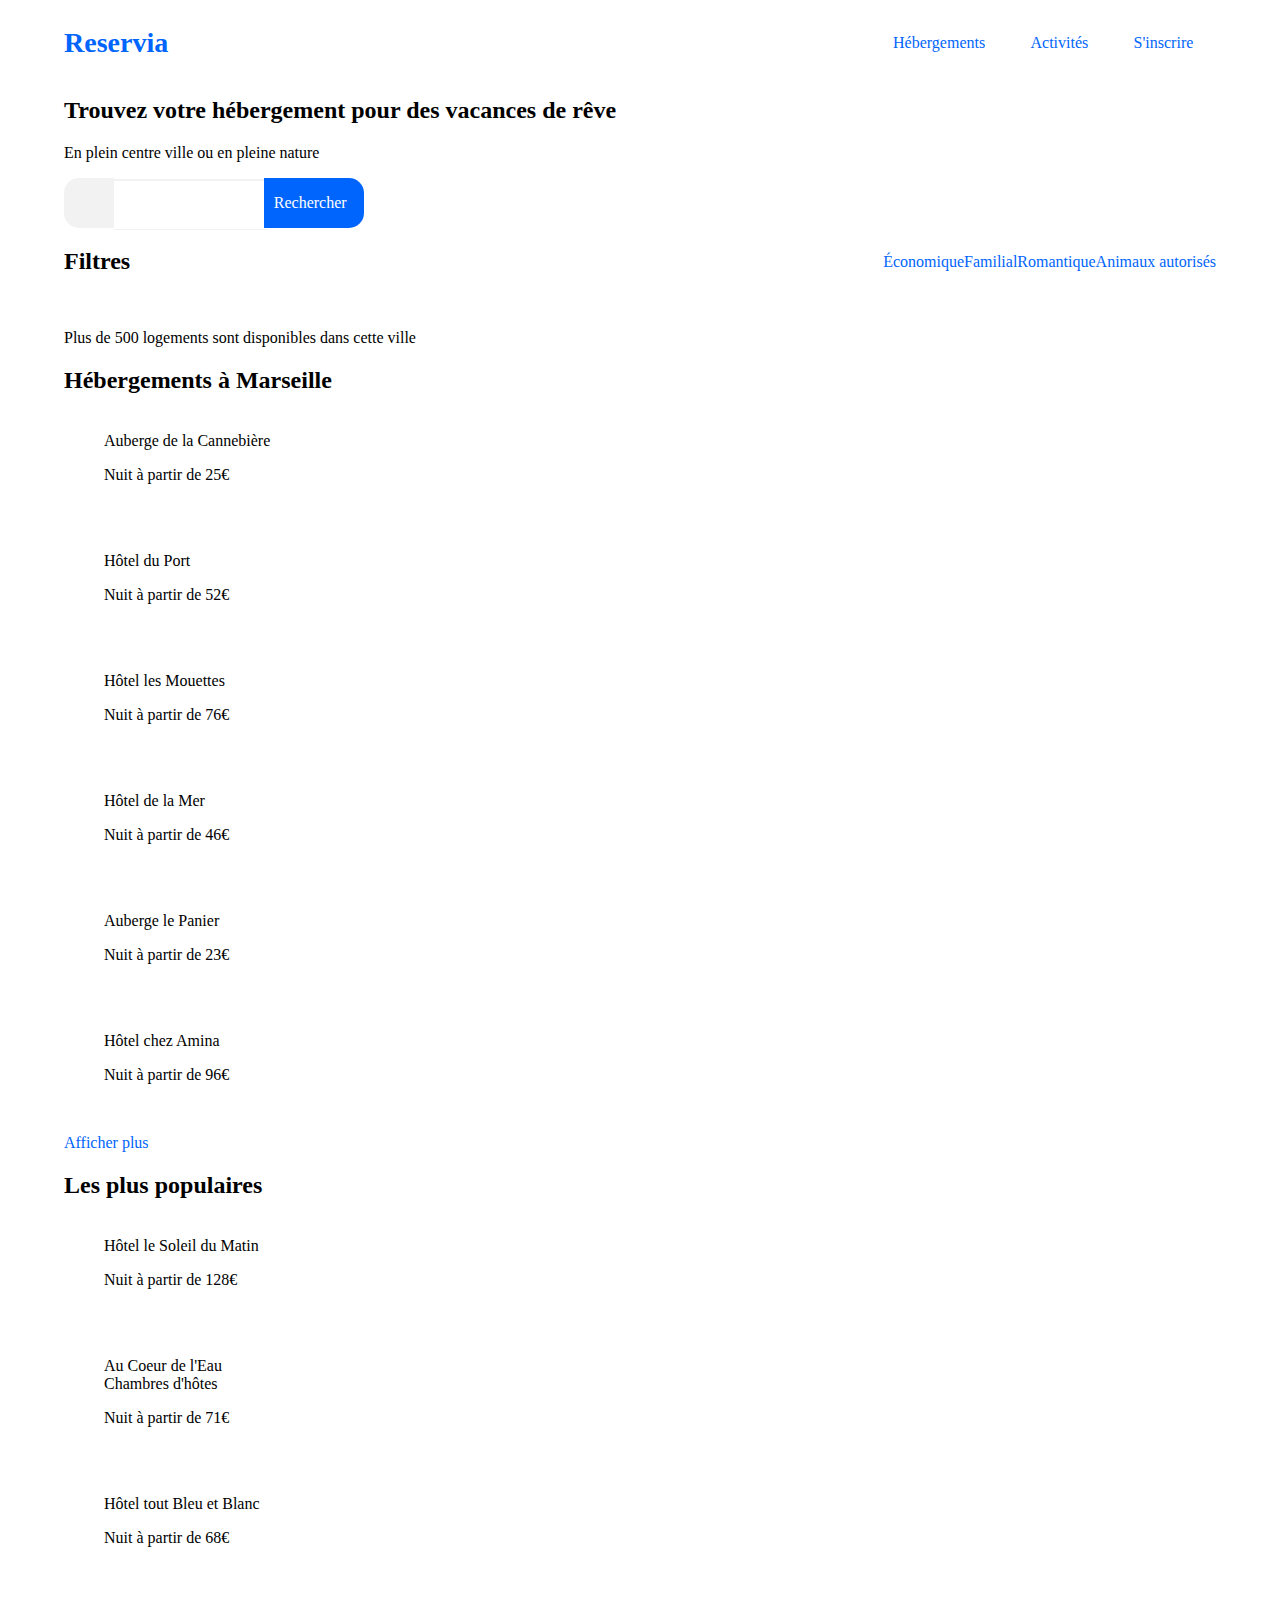
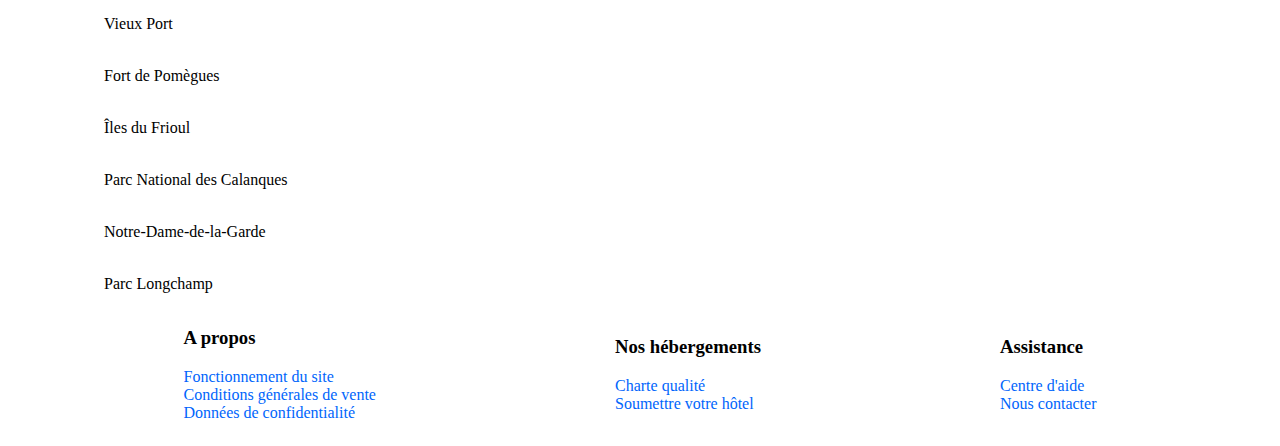
==== index.html @ a99ff4ff "dev html and css" ====
<!DOCTYPE html>
<html>
    <head>
        <meta charset="utf-8" />
        <title>Reservia - Page d'accueil</title>
        <link rel="stylesheet" href="css/style.css" />
        <script src="https://kit.fontawesome.com/86f823ab3f.js" crossorigin="anonymous"></script>
    </head>

    <header>
        <div>
            <h1>Reservia</h1>
        </div>
        <nav>
            <ul>
                <li><a href="#">Hébergements</a></li>
                <li><a href="#">Activités</a></li>
                <li><a href="#">S'inscrire</a></li>
           </ul>
        </nav>
    </header>

    <body>
        <section id="search">
            <h2>Trouvez votre hébergement pour des vacances de rêve</h2>
            <p>En plein centre ville ou en pleine nature</p>

            <div id="search_toolbar">
                <div id="search_tb_icon">
                    <i class="fas fa-map-marker-alt"></i>
                </div> 
                
                <form id="search_tb_input" method="post" action="traitement.php">
                    <input type="text" name="Marseille, France" />
                </form>

                <div id="search_tb_button">
                    <p>Rechercher</p>
                </div>
            </div>

            <div id="search_filters">
                <h2>Filtres</h2>
                <ul>
                    <li><a href="#"><img src="" alt="">Économique</a></li>
                    <li><a href="#"><img src="" alt="">Familial</a></li>
                    <li><a href="#"><img src="" alt="">Romantique</a></li>
                    <li><a href="#"><img src="" alt="">Animaux autorisés</a></li>
                </ul>
            </div>

            <img id="search_ft_icon" src="" alt="" />
            <p>Plus de 500 logements sont disponibles dans cette ville</p>
        </section>

        <section id="hostings">
            <div id="hostings_main">
                <h2>Hébergements à Marseille</h2>

                    <figure class="hostings_m_blocs">
                        <img src="" alt="" />
                        <figcaption>Auberge de la Cannebière</figcaption>
                        <p>Nuit à partir de 25€</p>
                        <p>
                            <img class="hostings_bluestars" src="" alt="" />
                            <img class="hostings_bluestars" src="" alt="" />
                            <img class="hostings_bluestars" src="" alt="" />
                            <img class="hostings_bluestars" src="" alt="" />
                            <img class="hostings_graystars" src="" alt="" />
                        </p>
                    </figure>

                    <figure class="hostings_m_blocs">
                        <img src="" alt="" />
                        <figcaption>Hôtel du Port</figcaption>
                        <p>Nuit à partir de 52€</p>
                        <p>
                            <img class="hostings_bluestars" src="" alt="" />
                            <img class="hostings_bluestars" src="" alt="" />
                            <img class="hostings_bluestars" src="" alt="" />
                            <img class="hostings_bluestars" src="" alt="" />
                            <img class="hostings_bluestars" src="" alt="" />
                        </p>
                    </figure>

                    <figure class="hostings_m_blocs">
                        <img src="" alt="" />
                        <figcaption>Hôtel les Mouettes</figcaption>
                        <p>Nuit à partir de 76€</p>
                        <p>
                            <img class="hostings_bluestars" src="" alt="" />
                            <img class="hostings_bluestars" src="" alt="" />
                            <img class="hostings_bluestars" src="" alt="" />
                            <img class="hostings_bluestars" src="" alt="" />
                            <img class="hostings_graystars" src="" alt="" />
                        </p>                    
                    </figure>

                    <figure class="hostings_m_blocs">
                        <img src="" alt="" />
                        <figcaption>Hôtel de la Mer</figcaption>
                        <p>Nuit à partir de 46€</p>
                        <p>
                            <img class="hostings_bluestars" src="" alt="" />
                            <img class="hostings_bluestars" src="" alt="" />
                            <img class="hostings_bluestars" src="" alt="" />
                            <img class="hostings_graystars" src="" alt="" />
                            <img class="hostings_graystars" src="" alt="" />
                        </p>                     
                    </figure>

                    <figure class="hostings_m_blocs">
                        <img src="" alt="" />
                        <figcaption>Auberge le Panier</figcaption>
                        <p>Nuit à partir de 23€</p>
                        <p>
                            <img class="hostings_bluestars" src="" alt="" />
                            <img class="hostings_bluestars" src="" alt="" />
                            <img class="hostings_bluestars" src="" alt="" />
                            <img class="hostings_bluestars" src="" alt="" />
                            <img class="hostings_graystars" src="" alt="" />
                        </p> 
                    </figure>

                    <figure class="hostings_m_blocs">
                        <img src="" alt="" />
                        <figcaption>Hôtel chez Amina</figcaption>
                        <p>Nuit à partir de 96€</p>
                        <p>
                            <img class="hostings_bluestars" src="" alt="" />
                            <img class="hostings_bluestars" src="" alt="" />
                            <img class="hostings_bluestars" src="" alt="" />
                            <img class="hostings_bluestars" src="" alt="" />
                            <img class="hostings_bluestars" src="" alt="" />
                        </p>                     
                    </figure>

                <p><a href="#">Afficher plus</a></p>     

            <aside>
                <h2>Les plus populaires<img id="aside_icon" src="" alt="" /></h2>

                <figure class="hostings_a_blocs">
                    <img src="" alt="" />
                    <figcaption>Hôtel le Soleil du Matin</figcaption>
                    <p>Nuit à partir de 128€</p>
                    <p>
                        <img class="hostings_bluestars" src="" alt="" />
                        <img class="hostings_bluestars" src="" alt="" />
                        <img class="hostings_bluestars" src="" alt="" />
                        <img class="hostings_bluestars" src="" alt="" />
                        <img class="hostings_bluestars" src="" alt="" />
                    </p>                     
                </figure>

                <figure class="hostings_a_blocs">
                    <img src="" alt="" />
                    <figcaption>Au Coeur de l'Eau<br />Chambres d'hôtes</figcaption>
                    <p>Nuit à partir de 71€</p>
                    <p>
                        <img class="hostings_bluestars" src="" alt="" />
                        <img class="hostings_bluestars" src="" alt="" />
                        <img class="hostings_bluestars" src="" alt="" />
                        <img class="hostings_bluestars" src="" alt="" />
                        <img class="hostings_graystars" src="" alt="" />
                    </p>                     
                </figure>

                <figure class="hostings_a_blocs">
                    <img src="" alt="" />
                    <figcaption>Hôtel tout Bleu et Blanc</figcaption>
                    <p>Nuit à partir de 68€</p>
                    <p>
                        <img class="hostings_bluestars" src="" alt="" />
                        <img class="hostings_bluestars" src="" alt="" />
                        <img class="hostings_bluestars" src="" alt="" />
                        <img class="hostings_bluestars" src="" alt="" />
                        <img class="hostings_graystars" src="" alt="" />
                    </p>                     
                </figure>
            </aside>
        </section>

        <section id="activities">
            <figure class="activities_single">
                <img src="" alt="" />
                <figcaption>Vieux Port</figcaption>
            </figure>

            <figure id="activities_unequals">
                <img src="" alt="" />
                <figcaption>Fort de Pomègues</figcaption>
            </figure>

            <figure id="activities_unequals">
                <img src="" alt="" />
                <figcaption>Îles du Frioul</figcaption>
            </figure>

            <figure class="activities_single">
                <img src="" alt="" />
                <figcaption>Parc National des Calanques</figcaption>
            </figure>   

            <figure id="activities_equals">
                <img src="" alt="" />
                <figcaption>Notre-Dame-de-la-Garde</figcaption>
            </figure>

            <figure id="activities_equals">
                <img src="" alt="" />
                <figcaption>Parc Longchamp</figcaption>
            </figure>
        </section>
    </body>

    <footer>
        <div>
            <h3>A propos</h3>
            <ul>
                <li><a href="#">Fonctionnement du site</a></li>
                <li><a href="#">Conditions générales de vente</a></li>
                <li><a href="#">Données de confidentialité</a></li>
            </ul>
        </div>
            
        <div>
            <h3>Nos hébergements</h3>
            <ul>
                <li><a href="#">Charte qualité</a></li>
                <li><a href="#">Soumettre votre hôtel</a></li>
            </ul>
        </div>

        <div>
            <h3>Assistance</h3>
            <ul>
                <li><a href="#">Centre d'aide</a></li>
                <li><a href="#">Nous contacter</a></li>
            </ul>
        </div>
    </footer>
</html>
---- css/style.css ----
@font-face 
{
    font-family: "Raleway";
    src: url("font/Raleway-Italic-VariableFont_wght.ttf") format("truetype"),
         url("font/Raleway-VariableFont_wght.ttf") format("truetype");
}


*
{
    font-family: "Raleway";
}
header
{
    color: #0065FC;
    display: flex;
    justify-content: space-between;
    justify-content: center;
}

body
{
    margin-left: 5%;
    margin-right: 5%;
}

header div
{
    width: 70%;
}

nav
{
    display: flex;
    width: 30%;
}

a
{
    text-decoration: none;
    color: #0065FC;
    font-style: bold;
}

nav a:hover
{
    color: #649ff7;
}

ul
{
    list-style: none;
    display: flex;
    padding: 0px 0px 0px 0px;
}

nav ul
{
    display: flex;
    width: 100%;
    justify-content: space-around;
    align-items: center;
}


footer ul
{
    flex-direction: column;
    align-items: start;
}

footer
{
    width: 100%;
    display: flex;
    align-items: center;
    justify-content: space-around;
}

h1
{
    font-size: 28px;
}

h2
{
    font-size: 24px;
}

a, p
{
    font-size: 16px;
}

#search_toolbar
{
    display: flex;
    align-items: center;
}

#search_tb_icon
{
    text-align: center;
    background-color: #f2f2f2;
    border-radius: 15px 0px 0px 15px;
    height: 50px;   
    width: 50px;
}

.fa-map-marker-alt:before
{
    font-size: 20px;
    position: relative;
}

#search_tb_input, input
{
    height: 46px;
    border: #f2f2f2 solid 1px;
    border-left: none;
    border-right: none;
}

#search_tb_input
{
    width: 13%;
}

input
{
    width: 100%;
}

#search_tb_button
{
    vertical-align: center;
    background-color: #0065FC;
    border-radius: 0px 15px 15px 0px;
    height: 40px;   
    width: 90px;
    padding-left: 10px;  
    padding-bottom: 10px;
}

#search_tb_button p
{
    color: white;
}

#search_filters
{
    display: flex;
    justify-content: space-between;
    align-items: center;
}
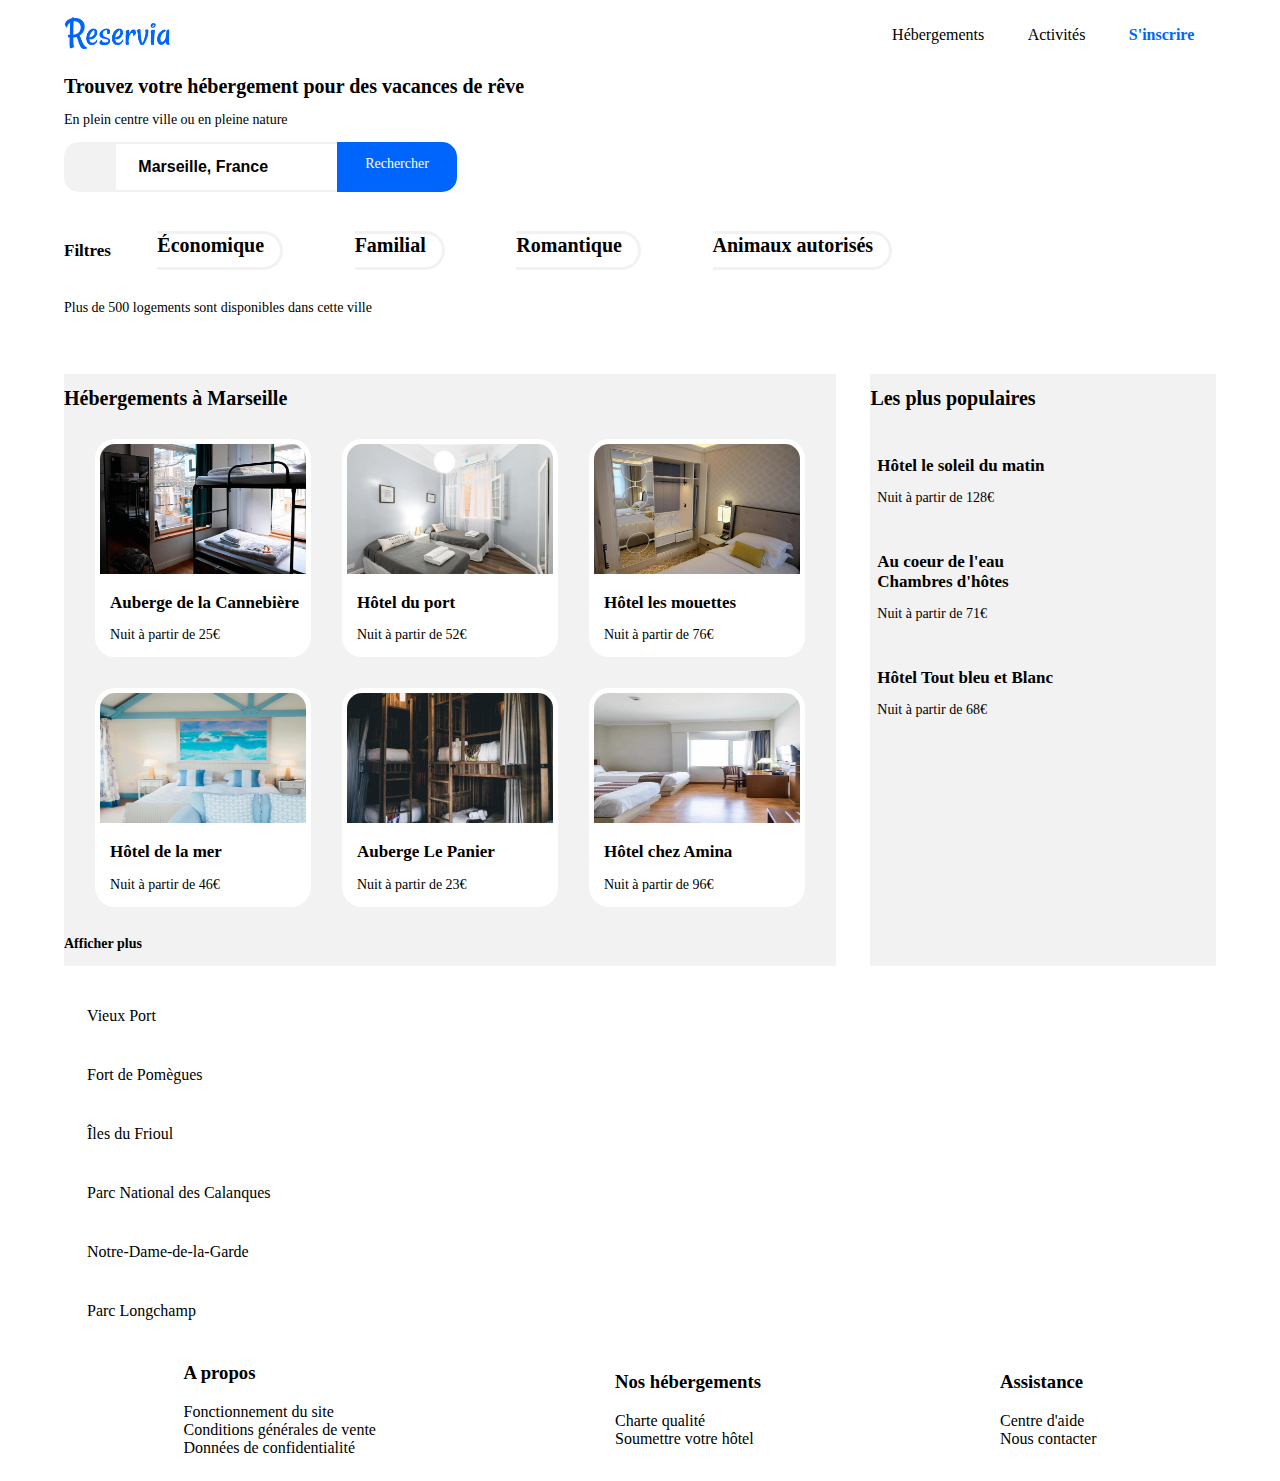
==== commit 96a2d23d: "many css and html improvements" ====
--- a/index.html
+++ b/index.html
@@ -9,20 +9,20 @@
 
     <header>
         <div>
-            <h1>Reservia</h1>
+            <img src="pictures/logo/Reservia@3x.png" alt="" />
         </div>
         <nav>
             <ul>
-                <li><a href="#">Hébergements</a></li>
-                <li><a href="#">Activités</a></li>
-                <li><a href="#">S'inscrire</a></li>
+                <li><a href="#hostings">Hébergements</a></li>
+                <li><a href="#activities">Activités</a></li>
+                <li><a id="menu_subscribe" href="#">S'inscrire</a></li>
            </ul>
         </nav>
     </header>
 
     <body>
         <section id="search">
-            <h2>Trouvez votre hébergement pour des vacances de rêve</h2>
+            <h1>Trouvez votre <strong>hébergement</strong> pour des vacances de rêve</h1>
             <p>En plein centre ville ou en pleine nature</p>
 
             <div id="search_toolbar">
@@ -31,152 +31,134 @@
                 </div> 
                 
                 <form id="search_tb_input" method="post" action="traitement.php">
-                    <input type="text" name="Marseille, France" />
+                    <input type="text" name="location" placeholder="Marseille, France"/>
                 </form>
 
-                <div id="search_tb_button">
-                    <p>Rechercher</p>
-                </div>
+                <a id="search_tb_button" href="#">
+                   <p>Rechercher</p>
+                </a>
             </div>
 
             <div id="search_filters">
                 <h2>Filtres</h2>
                 <ul>
-                    <li><a href="#"><img src="" alt="">Économique</a></li>
-                    <li><a href="#"><img src="" alt="">Familial</a></li>
-                    <li><a href="#"><img src="" alt="">Romantique</a></li>
-                    <li><a href="#"><img src="" alt="">Animaux autorisés</a></li>
+                    <li><i class="fas fa-circle"></i><a href="#"><img src="" alt="">Économique</a></li>
+                    <li><i class="fas fa-circle"></i><a href="#"><img src="" alt="">Familial</a></li>
+                    <li><i class="fas fa-circle"></i><a href="#"><img src="" alt="">Romantique</a></li>
+                    <li><i class="fas fa-circle"></i><a href="#"><img src="" alt="">Animaux autorisés</a></li>
                 </ul>
             </div>
 
-            <img id="search_ft_icon" src="" alt="" />
-            <p>Plus de 500 logements sont disponibles dans cette ville</p>
+            <p><i class="fas fa-info"></i><i class="far fa-circle"></i>Plus de 500 logements sont disponibles dans cette ville</p>
         </section>
 
         <section id="hostings">
             <div id="hostings_main">
-                <h2>Hébergements à Marseille</h2>
-
-                    <figure class="hostings_m_blocs">
-                        <img src="" alt="" />
-                        <figcaption>Auberge de la Cannebière</figcaption>
-                        <p>Nuit à partir de 25€</p>
-                        <p>
-                            <img class="hostings_bluestars" src="" alt="" />
-                            <img class="hostings_bluestars" src="" alt="" />
-                            <img class="hostings_bluestars" src="" alt="" />
-                            <img class="hostings_bluestars" src="" alt="" />
-                            <img class="hostings_graystars" src="" alt="" />
-                        </p>
-                    </figure>
-
-                    <figure class="hostings_m_blocs">
-                        <img src="" alt="" />
-                        <figcaption>Hôtel du Port</figcaption>
-                        <p>Nuit à partir de 52€</p>
-                        <p>
-                            <img class="hostings_bluestars" src="" alt="" />
-                            <img class="hostings_bluestars" src="" alt="" />
-                            <img class="hostings_bluestars" src="" alt="" />
-                            <img class="hostings_bluestars" src="" alt="" />
-                            <img class="hostings_bluestars" src="" alt="" />
-                        </p>
-                    </figure>
-
-                    <figure class="hostings_m_blocs">
-                        <img src="" alt="" />
-                        <figcaption>Hôtel les Mouettes</figcaption>
-                        <p>Nuit à partir de 76€</p>
-                        <p>
-                            <img class="hostings_bluestars" src="" alt="" />
-                            <img class="hostings_bluestars" src="" alt="" />
-                            <img class="hostings_bluestars" src="" alt="" />
-                            <img class="hostings_bluestars" src="" alt="" />
-                            <img class="hostings_graystars" src="" alt="" />
-                        </p>                    
-                    </figure>
-
-                    <figure class="hostings_m_blocs">
-                        <img src="" alt="" />
-                        <figcaption>Hôtel de la Mer</figcaption>
-                        <p>Nuit à partir de 46€</p>
-                        <p>
-                            <img class="hostings_bluestars" src="" alt="" />
-                            <img class="hostings_bluestars" src="" alt="" />
-                            <img class="hostings_bluestars" src="" alt="" />
-                            <img class="hostings_graystars" src="" alt="" />
-                            <img class="hostings_graystars" src="" alt="" />
-                        </p>                     
-                    </figure>
-
-                    <figure class="hostings_m_blocs">
-                        <img src="" alt="" />
-                        <figcaption>Auberge le Panier</figcaption>
-                        <p>Nuit à partir de 23€</p>
-                        <p>
-                            <img class="hostings_bluestars" src="" alt="" />
-                            <img class="hostings_bluestars" src="" alt="" />
-                            <img class="hostings_bluestars" src="" alt="" />
-                            <img class="hostings_bluestars" src="" alt="" />
-                            <img class="hostings_graystars" src="" alt="" />
-                        </p> 
-                    </figure>
-
-                    <figure class="hostings_m_blocs">
-                        <img src="" alt="" />
-                        <figcaption>Hôtel chez Amina</figcaption>
-                        <p>Nuit à partir de 96€</p>
-                        <p>
-                            <img class="hostings_bluestars" src="" alt="" />
-                            <img class="hostings_bluestars" src="" alt="" />
-                            <img class="hostings_bluestars" src="" alt="" />
-                            <img class="hostings_bluestars" src="" alt="" />
-                            <img class="hostings_bluestars" src="" alt="" />
-                        </p>                     
-                    </figure>
-
-                <p><a href="#">Afficher plus</a></p>     
+                <h1>Hébergements à Marseille</h1>
+                    <div id=hostings_m_flex>
+                        <figure class="hostings_m_blocs">
+                            <img src="pictures\hostings\4_small\cannebiere.jpg" alt="Auberge de la Cannebière" />
+                            <figcaption>
+                                <h2>Auberge de la Cannebière</h2>
+                                <p>Nuit à partir de 25€</p>
+                                <p>
+
+                                </p>
+                            </figcaption>
+                        </figure>
+
+                        <figure class="hostings_m_blocs">
+                            <img src="pictures\hostings\4_small\port.jpg" alt="Hôtel du port" />
+                            <figcaption>
+                                <h2>Hôtel du port</h2>
+                                <p>Nuit à partir de 52€</p>
+                                <p>
+                                    
+                                </p>
+                            </figcaption>
+                        </figure>
+
+                        <figure class="hostings_m_blocs">
+                            <img src="pictures\hostings\4_small\mouettes.jpg" alt="Hôtel les mouettes" />
+                            <figcaption>
+                                <h2>Hôtel les mouettes</h2>
+                                <p>Nuit à partir de 76€</p>
+                                <p>
+                                    
+                                </p>   
+                            </figcaption>                 
+                        </figure>
+
+                        <figure class="hostings_m_blocs">
+                            <img src="pictures\hostings\4_small\mer.jpg" alt="Hôtel de la mer" />
+                            <figcaption>
+                                <h2>Hôtel de la mer</h2>
+                                <p>Nuit à partir de 46€</p>
+                                <p>
+                                    
+                                </p> 
+                            </figcaption>                    
+                        </figure>
+
+                        <figure class="hostings_m_blocs">
+                            <img src="pictures\hostings\4_small\panier.jpg" alt="Auberge Le Panier" />
+                            <figcaption>
+                                <h2>Auberge Le Panier</h2>
+                                <p>Nuit à partir de 23€</p>
+                                <p>
+                                    
+                                </p> 
+                            </figcaption>
+                        </figure>
+
+                        <figure class="hostings_m_blocs">
+                            <img src="pictures\hostings\4_small\amina.jpg" alt="Hôtel chez Amina" />
+                            <figcaption>
+                                <h2>Hôtel chez Amina</h2>
+                                <p>Nuit à partir de 96€</p>
+                                <p>
+                                    
+                                </p> 
+                            </figcaption>                    
+                        </figure>
+                    </div>
+                <p><a href="#">Afficher plus</a></p>  
+            </div>   
 
             <aside>
-                <h2>Les plus populaires<img id="aside_icon" src="" alt="" /></h2>
+                <h1>Les plus populaires<img id="aside_icon" src="" alt="" /></h1>
 
                 <figure class="hostings_a_blocs">
                     <img src="" alt="" />
-                    <figcaption>Hôtel le Soleil du Matin</figcaption>
-                    <p>Nuit à partir de 128€</p>
-                    <p>
-                        <img class="hostings_bluestars" src="" alt="" />
-                        <img class="hostings_bluestars" src="" alt="" />
-                        <img class="hostings_bluestars" src="" alt="" />
-                        <img class="hostings_bluestars" src="" alt="" />
-                        <img class="hostings_bluestars" src="" alt="" />
-                    </p>                     
+                    <figcaption>
+                        <h2>Hôtel le soleil du matin</h2>
+                        <p>Nuit à partir de 128€</p>
+                        <p>
+                            
+                        </p>
+                    </figcaption>                     
                 </figure>
 
                 <figure class="hostings_a_blocs">
                     <img src="" alt="" />
-                    <figcaption>Au Coeur de l'Eau<br />Chambres d'hôtes</figcaption>
-                    <p>Nuit à partir de 71€</p>
-                    <p>
-                        <img class="hostings_bluestars" src="" alt="" />
-                        <img class="hostings_bluestars" src="" alt="" />
-                        <img class="hostings_bluestars" src="" alt="" />
-                        <img class="hostings_bluestars" src="" alt="" />
-                        <img class="hostings_graystars" src="" alt="" />
-                    </p>                     
+                    <figcaption>
+                        <h2>Au coeur de l'eau<br />Chambres d'hôtes</h2>
+                        <p>Nuit à partir de 71€</p>
+                        <p>
+                            
+                        </p> 
+                    </figcaption>                    
                 </figure>
 
                 <figure class="hostings_a_blocs">
                     <img src="" alt="" />
-                    <figcaption>Hôtel tout Bleu et Blanc</figcaption>
-                    <p>Nuit à partir de 68€</p>
-                    <p>
-                        <img class="hostings_bluestars" src="" alt="" />
-                        <img class="hostings_bluestars" src="" alt="" />
-                        <img class="hostings_bluestars" src="" alt="" />
-                        <img class="hostings_bluestars" src="" alt="" />
-                        <img class="hostings_graystars" src="" alt="" />
-                    </p>                     
+                    <figcaption>
+                        <h2>Hôtel Tout bleu et Blanc</h2>
+                        <p>Nuit à partir de 68€</p>
+                        <p>
+                            
+                        </p> 
+                    </figcaption>                    
                 </figure>
             </aside>
         </section>
--- a/css/style.css
+++ b/css/style.css
@@ -1,27 +1,75 @@
+                        /* GLOBAL */
+
 @font-face 
 {
     font-family: "Raleway";
-    src: url("font/Raleway-Italic-VariableFont_wght.ttf") format("truetype"),
-         url("font/Raleway-VariableFont_wght.ttf") format("truetype");
-}
-
-
-*
-{
+    src: url("font/Raleway-VariableFont_wght.ttf") format("truetype");
+}
+
+:root
+{
+    --main_blue: #0065FC;
+    --light_blue: #DEEBFF;
+    --gray: #F2F2F2;
     font-family: "Raleway";
 }
+
+body
+{
+    margin-left: 5%;
+    margin-right: 5%;
+}
+
+ul
+{
+    list-style: none;
+    display: flex;
+    padding: 0;
+}
+
+h1
+{
+    font-size: 20px;
+    font-weight: bold;
+}
+
+h2
+{
+    font-size: 17px;
+    font-weight: bold;
+}
+
+p
+{
+    font-size: 14px;
+}
+
+a
+{
+    text-decoration: none;
+}
+
+figure
+{
+    width: auto;
+    height: auto;
+    margin: 2%;
+}
+
+                        /* HEADER */
+
 header
 {
-    color: #0065FC;
+    color: var(--main_blue);
     display: flex;
     justify-content: space-between;
     justify-content: center;
-}
-
-body
-{
-    margin-left: 5%;
-    margin-right: 5%;
+    max-height: 70px;
+}
+
+header img
+{
+    max-height: 50px;
 }
 
 header div
@@ -35,23 +83,21 @@
     width: 30%;
 }
 
-a
-{
-    text-decoration: none;
-    color: #0065FC;
-    font-style: bold;
+nav a
+{
+    color: black;
 }
 
 nav a:hover
 {
-    color: #649ff7;
-}
-
-ul
-{
-    list-style: none;
-    display: flex;
-    padding: 0px 0px 0px 0px;
+    color: var(--main_blue);
+    border-top: var(--main_blue) 2px solid;
+}
+
+#menu_subscribe
+{
+    color: var(--main_blue);
+    font-weight: bold;
 }
 
 nav ul
@@ -60,37 +106,12 @@
     width: 100%;
     justify-content: space-around;
     align-items: center;
-}
-
-
-footer ul
-{
-    flex-direction: column;
-    align-items: start;
-}
-
-footer
-{
-    width: 100%;
-    display: flex;
-    align-items: center;
-    justify-content: space-around;
-}
-
-h1
-{
-    font-size: 28px;
-}
-
-h2
-{
-    font-size: 24px;
-}
-
-a, p
-{
-    font-size: 16px;
-}
+    margin: 0;
+}
+
+                        /* BODY */
+
+            /* SEARCH */
 
 #search_toolbar
 {
@@ -101,7 +122,7 @@
 #search_tb_icon
 {
     text-align: center;
-    background-color: #f2f2f2;
+    background-color: var(--gray);
     border-radius: 15px 0px 0px 15px;
     height: 50px;   
     width: 50px;
@@ -111,24 +132,48 @@
 {
     font-size: 20px;
     position: relative;
-}
-
-#search_tb_input, input
-{
+    top: 15px;
+}
+
+.fa-info:before
+{
+    font-size: 15px;
+    position: relative;
+    color: var(--main_blue)
+}
+
+.fa-circle:before
+{
+    font-size: 30px;
+    position: relative;
+    left: -18px;
+    top: 5px;
+    color: var(--gray)
+}
+
+input
+{
+    width: 100%;
     height: 46px;
-    border: #f2f2f2 solid 1px;
     border-left: none;
     border-right: none;
-}
-
-#search_tb_input
-{
-    width: 13%;
-}
-
-input
-{
-    width: 100%;
+    border: solid 2px var(--gray);
+    padding: 0;
+    padding-left: 10%;
+    font-size: 16px;
+    color: black;
+    font-weight: bold;
+}
+
+::placeholder
+{
+    color: black;
+    font-weight: bold;
+}
+
+input:focus, textarea:focus, select:focus
+{
+    outline: none;
 }
 
 #search_tb_button
@@ -136,20 +181,139 @@
     vertical-align: center;
     background-color: #0065FC;
     border-radius: 0px 15px 15px 0px;
-    height: 40px;   
-    width: 90px;
-    padding-left: 10px;  
+    height: 50px;   
+    width: 120px;
+}
+
+#search_tb_button p
+{
+    color: white;
+    text-align: center;
+}
+
+#search_filters
+{
+    display: flex;
+    align-items: center;
+    margin-top: 2%;
+}
+
+#search_filters h2
+{
+width: 5%
+}
+
+#search_filters ul
+{
+    width: 70%;
+    display: flex;
+    justify-content: space-around;
+}
+
+#search_filters li
+{
+    text-align: center;
+    width: auto;
+    border: var(--gray) solid;
+    border-left: none;
+    border-radius: 0px 40px 40px 0px;
     padding-bottom: 10px;
-}
-
-#search_tb_button p
-{
-    color: white;
-}
-
-#search_filters
-{
-    display: flex;
-    justify-content: space-between;
-    align-items: center;
-}
+    padding-right: 2%;
+}
+
+#search_filters a
+{
+    width: auto;
+    font-weight: bold;
+    color: black;
+    font-size: 20px;
+    white-space: nowrap;
+}   
+
+
+            /* ACTIVITIES */
+
+#hostings
+{
+    margin-top: 5%;
+    display: flex;
+}
+
+#hostings_main
+{
+    width: 67%;
+    background-color: var(--gray);
+}
+
+#hostings_m_flex
+{
+    display: flex;
+    justify-content: center;
+    align-items: center;
+    flex-wrap: wrap;
+}
+
+#hostings_main img
+{
+    width: auto;
+    padding: 5px;
+    height: 130px;
+    border-radius: 20px 20px 0px 0px;
+}
+
+.hostings_m_blocs
+{
+    background-color: white;
+    border-radius: 20px 20px 20px 20px;
+    width: 28%;
+    display: flex;
+    flex-direction: column;
+    align-content: center;
+    justify-content: center;
+}
+
+.hostings_m_blocs figcaption
+{
+    padding-left: 7%;
+}
+
+#hostings_main a
+{
+    font-weight: bold;
+    color: black;
+}
+
+aside
+{
+    margin-left: 3%;
+    background-color: var(--gray);
+    width: 30%;
+}
+
+
+
+
+
+
+
+
+                        /* FOOTER */
+
+footer
+{
+    width: 100%;
+    display: flex;
+    align-items: center;
+    justify-content: space-around;
+}
+
+footer ul
+{
+    flex-direction: column;
+    align-items: start;
+}
+
+footer a
+{
+    color: black;
+}
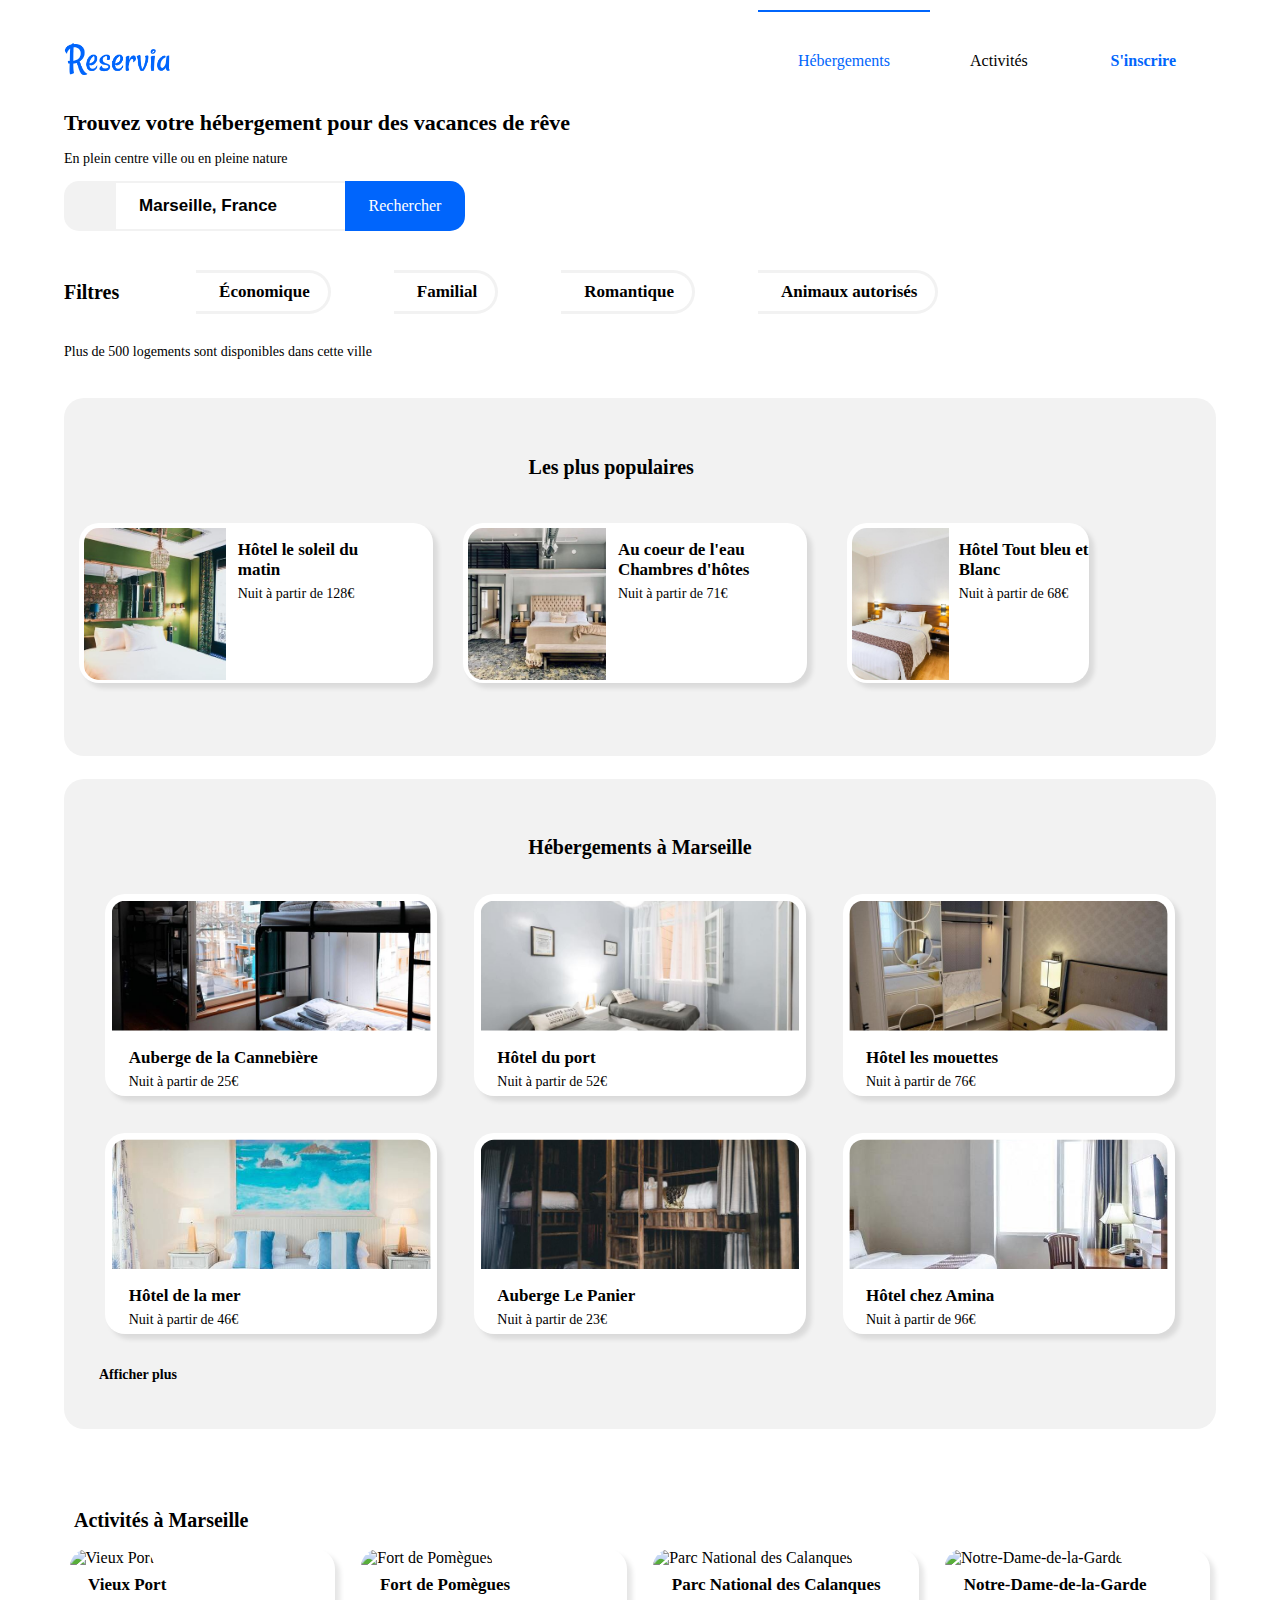
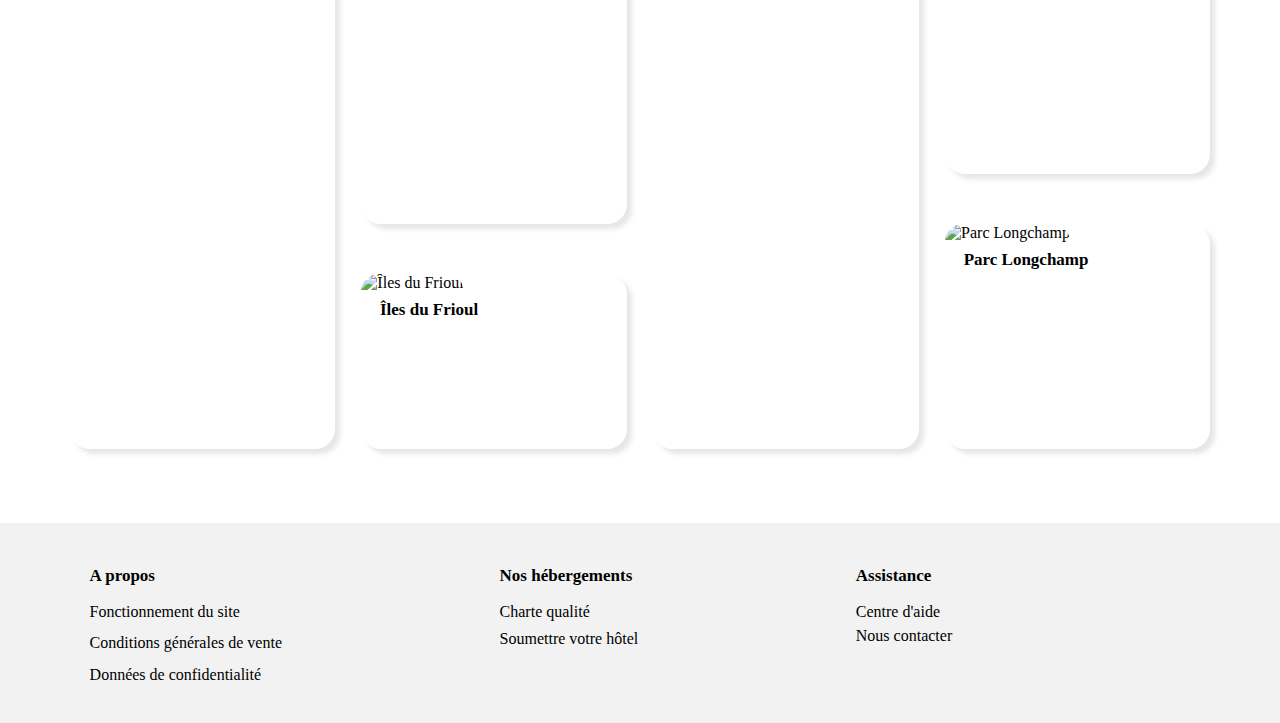
==== commit a3f2ccb6: "First responsive steps and optimisation" ====
--- a/index.html
+++ b/index.html
@@ -1,5 +1,5 @@
 <!DOCTYPE html>
-<html>
+<html lang="fr">
     <head>
         <meta charset="utf-8" />
         <title>Reservia - Page d'accueil</title>
@@ -7,20 +7,20 @@
         <script src="https://kit.fontawesome.com/86f823ab3f.js" crossorigin="anonymous"></script>
     </head>
 
-    <header>
-        <div>
-            <img src="pictures/logo/Reservia@3x.png" alt="" />
-        </div>
-        <nav>
-            <ul>
-                <li><a href="#hostings">Hébergements</a></li>
-                <li><a href="#activities">Activités</a></li>
-                <li><a id="menu_subscribe" href="#">S'inscrire</a></li>
-           </ul>
-        </nav>
-    </header>
-
     <body>
+        <header>
+            <div>
+                <img src="pictures/logo/Reservia@3x.png" alt="" />
+            </div>
+            <nav>
+                <ul>
+                    <li><a href="#hostings" id="menu_hostings">Hébergements</a></li>
+                    <li><a href="#activities" id="menu_activities">Activités</a></li>
+               </ul>
+            </nav>
+            <a id="menu_subscribe" href="#">S'inscrire</a>
+        </header>
+
         <section id="search">
             <h1>Trouvez votre <strong>hébergement</strong> pour des vacances de rêve</h1>
             <p>En plein centre ville ou en pleine nature</p>
@@ -42,184 +42,258 @@
             <div id="search_filters">
                 <h2>Filtres</h2>
                 <ul>
-                    <li><i class="fas fa-circle"></i><a href="#"><img src="" alt="">Économique</a></li>
-                    <li><i class="fas fa-circle"></i><a href="#"><img src="" alt="">Familial</a></li>
-                    <li><i class="fas fa-circle"></i><a href="#"><img src="" alt="">Romantique</a></li>
-                    <li><i class="fas fa-circle"></i><a href="#"><img src="" alt="">Animaux autorisés</a></li>
-                </ul>
-            </div>
-
-            <p><i class="fas fa-info"></i><i class="far fa-circle"></i>Plus de 500 logements sont disponibles dans cette ville</p>
+                    <li><a href="#"><i class="fas fa-money-bill-wave"></i><i class="fas fa-circle circle_full"></i>Économique</a></li>
+                    <li><a href="#"><i class="fas fa-child"></i><i class="fas fa-circle circle_full"></i>Familial</a></li>
+                    <li><a href="#"><i class="fas fa-heart"></i><i class="fas fa-circle circle_full"></i>Romantique</a></li>
+                    <li><a href="#"><i class="fas fa-dog"></i><i class="fas fa-circle circle_full"></i>Animaux autorisés</a></li>
+                </ul>
+            </div>
+
+            <p><i class="fas fa-info"></i><i class="far fa-circle circle_empty"></i>Plus de 500 logements sont disponibles dans cette ville</p>
         </section>
 
         <section id="hostings">
             <div id="hostings_main">
-                <h1>Hébergements à Marseille</h1>
+                <h2>Hébergements à Marseille</h2>
                     <div id=hostings_m_flex>
-                        <figure class="hostings_m_blocs">
-                            <img src="pictures\hostings\4_small\cannebiere.jpg" alt="Auberge de la Cannebière" />
+                        <a href="#" class="hostings_m_blocs">
+                            <figure>
+                                <img src="pictures/hostings/4_small/cannebiere.jpg" alt="Auberge de la Cannebière" />
+                                <figcaption>
+                                    <h3>Auberge de la Cannebière</h3>
+                                    <p>Nuit à partir de 25€</p>
+                                    <p>
+                                        <i class="fas fa-star blue_stars"></i>
+                                        <i class="fas fa-star blue_stars"></i>
+                                        <i class="fas fa-star blue_stars"></i>
+                                        <i class="fas fa-star blue_stars"></i>
+                                        <i class="fas fa-star gray_stars"></i>
+                                    </p>
+                                </figcaption>
+                            </figure>
+                        </a>
+
+                        <a href="#" class="hostings_m_blocs">    
+                            <figure>
+                                <img src="pictures/hostings/4_small/port.jpg" alt="Hôtel du port" />
+                                <figcaption>
+                                    <h3>Hôtel du port</h3>
+                                    <p>Nuit à partir de 52€</p>
+                                    <p>
+                                        <i class="fas fa-star blue_stars"></i>
+                                        <i class="fas fa-star blue_stars"></i>
+                                        <i class="fas fa-star blue_stars"></i>
+                                        <i class="fas fa-star blue_stars"></i>
+                                        <i class="fas fa-star blue_stars"></i>
+                                    </p>
+                                </figcaption>
+                            </figure>
+                        </a>
+
+                        <a href="#" class="hostings_m_blocs">
+                            <figure>
+                                <img src="pictures/hostings/4_small/mouettes.jpg" alt="Hôtel les mouettes" />
+                                <figcaption>
+                                    <h3>Hôtel les mouettes</h3>
+                                    <p>Nuit à partir de 76€</p>
+                                    <p>
+                                        <i class="fas fa-star blue_stars"></i>
+                                        <i class="fas fa-star blue_stars"></i>
+                                        <i class="fas fa-star blue_stars"></i>
+                                        <i class="fas fa-star blue_stars"></i>
+                                        <i class="fas fa-star gray_stars"></i>
+                                    </p>  
+                                </figcaption>                 
+                            </figure>
+                        </a>
+
+                        <a href="#" class="hostings_m_blocs">
+                            <figure>
+                                <img src="pictures/hostings/4_small/mer.jpg" alt="Hôtel de la mer" />
+                                <figcaption>
+                                    <h3>Hôtel de la mer</h3>
+                                    <p>Nuit à partir de 46€</p>
+                                    <p>
+                                        <i class="fas fa-star blue_stars"></i>
+                                        <i class="fas fa-star blue_stars"></i>
+                                        <i class="fas fa-star blue_stars"></i>
+                                        <i class="fas fa-star gray_stars"></i>
+                                        <i class="fas fa-star gray_stars"></i>
+                                    </p>
+                                </figcaption>                    
+                            </figure>
+                        </a>
+
+                        <a href="#" class="hostings_m_blocs">
+                            <figure>
+                                <img src="pictures/hostings/4_small/panier.jpg" alt="Auberge Le Panier" />
+                                <figcaption>
+                                    <h3>Auberge Le Panier</h3>
+                                    <p>Nuit à partir de 23€</p>
+                                    <p>
+                                        <i class="fas fa-star blue_stars"></i>
+                                        <i class="fas fa-star blue_stars"></i>
+                                        <i class="fas fa-star blue_stars"></i>
+                                        <i class="fas fa-star blue_stars"></i>
+                                        <i class="fas fa-star gray_stars"></i>
+                                    </p>
+                                </figcaption>
+                            </figure>
+                        </a>
+
+                        <a href="#" class="hostings_m_blocs">
+                            <figure>
+                                <img src="pictures/hostings/4_small/amina.jpg" alt="Hôtel chez Amina" />
+                                <figcaption>
+                                    <h3>Hôtel chez Amina</h3>
+                                    <p>Nuit à partir de 96€</p>
+                                    <p>
+                                        <i class="fas fa-star blue_stars"></i>
+                                        <i class="fas fa-star blue_stars"></i>
+                                        <i class="fas fa-star blue_stars"></i>
+                                        <i class="fas fa-star blue_stars"></i>
+                                        <i class="fas fa-star blue_stars"></i>
+                                    </p>
+                                </figcaption>                    
+                            </figure>
+                        </a>
+                    </div>
+                <p><a href="#" id="show_more">Afficher plus</a></p>  
+            </div>   
+
+            <aside>
+                <h2>Les plus populaires<i class="fas fa-chart-line"></i></h2>
+                <div id=hostings_a_flex>
+                    <a href="#" class="hostings_a_blocs">
+                        <figure>
+                            <img src="pictures/hostings/4_small/soleil.jpg" alt="Hôtel le soleil du matin" />
                             <figcaption>
-                                <h2>Auberge de la Cannebière</h2>
-                                <p>Nuit à partir de 25€</p>
-                                <p>
-
+                                <h3>Hôtel le soleil du<br />matin</h3>
+                                <p>Nuit à partir de 128€</p>
+                                <p class="a_stars">
+                                    <i class="fas fa-star blue_stars"></i>
+                                    <i class="fas fa-star blue_stars"></i>
+                                    <i class="fas fa-star blue_stars"></i>
+                                    <i class="fas fa-star blue_stars"></i>
+                                    <i class="fas fa-star blue_stars"></i>
                                 </p>
-                            </figcaption>
-                        </figure>
-
-                        <figure class="hostings_m_blocs">
-                            <img src="pictures\hostings\4_small\port.jpg" alt="Hôtel du port" />
+                            </figcaption>                     
+                        </figure>
+                    </a>
+
+                    <a href="#" class="hostings_a_blocs">
+                        <figure>
+                            <img src="pictures/hostings/4_small/coeur.jpg" alt="Au coeur de l'eau, Chambres d'hôtes" />
                             <figcaption>
-                                <h2>Hôtel du port</h2>
-                                <p>Nuit à partir de 52€</p>
-                                <p>
-                                    
-                                </p>
-                            </figcaption>
-                        </figure>
-
-                        <figure class="hostings_m_blocs">
-                            <img src="pictures\hostings\4_small\mouettes.jpg" alt="Hôtel les mouettes" />
-                            <figcaption>
-                                <h2>Hôtel les mouettes</h2>
-                                <p>Nuit à partir de 76€</p>
-                                <p>
-                                    
-                                </p>   
-                            </figcaption>                 
-                        </figure>
-
-                        <figure class="hostings_m_blocs">
-                            <img src="pictures\hostings\4_small\mer.jpg" alt="Hôtel de la mer" />
-                            <figcaption>
-                                <h2>Hôtel de la mer</h2>
-                                <p>Nuit à partir de 46€</p>
-                                <p>
-                                    
+                                <h3>Au coeur de l'eau<br />Chambres d'hôtes</h3>
+                                <p>Nuit à partir de 71€</p>
+                                <p class="a_stars">
+                                    <i class="fas fa-star blue_stars"></i>
+                                    <i class="fas fa-star blue_stars"></i>
+                                    <i class="fas fa-star blue_stars"></i>
+                                    <i class="fas fa-star blue_stars"></i>
+                                    <i class="fas fa-star gray_stars"></i>
                                 </p> 
                             </figcaption>                    
                         </figure>
-
-                        <figure class="hostings_m_blocs">
-                            <img src="pictures\hostings\4_small\panier.jpg" alt="Auberge Le Panier" />
+                    </a>
+
+                    <a href="#" class="hostings_a_blocs">
+                        <figure>
+                            <img src="pictures/hostings/4_small/bleu.jpg" alt="Hôtel Tout bleu et Blanc" />
                             <figcaption>
-                                <h2>Auberge Le Panier</h2>
-                                <p>Nuit à partir de 23€</p>
-                                <p>
-                                    
-                                </p> 
-                            </figcaption>
-                        </figure>
-
-                        <figure class="hostings_m_blocs">
-                            <img src="pictures\hostings\4_small\amina.jpg" alt="Hôtel chez Amina" />
-                            <figcaption>
-                                <h2>Hôtel chez Amina</h2>
-                                <p>Nuit à partir de 96€</p>
-                                <p>
-                                    
-                                </p> 
+                                <h3>Hôtel Tout bleu et <br />Blanc</h3>
+                                <p>Nuit à partir de 68€</p>
+                                <p class="a_stars">
+                                    <i class="fas fa-star blue_stars"></i>
+                                    <i class="fas fa-star blue_stars"></i>
+                                    <i class="fas fa-star blue_stars"></i>
+                                    <i class="fas fa-star blue_stars"></i>
+                                    <i class="fas fa-star gray_stars"></i>
+                                </p>  
                             </figcaption>                    
                         </figure>
-                    </div>
-                <p><a href="#">Afficher plus</a></p>  
-            </div>   
-
-            <aside>
-                <h1>Les plus populaires<img id="aside_icon" src="" alt="" /></h1>
-
-                <figure class="hostings_a_blocs">
-                    <img src="" alt="" />
-                    <figcaption>
-                        <h2>Hôtel le soleil du matin</h2>
-                        <p>Nuit à partir de 128€</p>
-                        <p>
-                            
-                        </p>
-                    </figcaption>                     
-                </figure>
-
-                <figure class="hostings_a_blocs">
-                    <img src="" alt="" />
-                    <figcaption>
-                        <h2>Au coeur de l'eau<br />Chambres d'hôtes</h2>
-                        <p>Nuit à partir de 71€</p>
-                        <p>
-                            
-                        </p> 
-                    </figcaption>                    
-                </figure>
-
-                <figure class="hostings_a_blocs">
-                    <img src="" alt="" />
-                    <figcaption>
-                        <h2>Hôtel Tout bleu et Blanc</h2>
-                        <p>Nuit à partir de 68€</p>
-                        <p>
-                            
-                        </p> 
-                    </figcaption>                    
-                </figure>
+                    </a>
+                </div>
             </aside>
         </section>
 
         <section id="activities">
-            <figure class="activities_single">
-                <img src="" alt="" />
-                <figcaption>Vieux Port</figcaption>
-            </figure>
-
-            <figure id="activities_unequals">
-                <img src="" alt="" />
-                <figcaption>Fort de Pomègues</figcaption>
-            </figure>
-
-            <figure id="activities_unequals">
-                <img src="" alt="" />
-                <figcaption>Îles du Frioul</figcaption>
-            </figure>
-
-            <figure class="activities_single">
-                <img src="" alt="" />
-                <figcaption>Parc National des Calanques</figcaption>
-            </figure>   
-
-            <figure id="activities_equals">
-                <img src="" alt="" />
-                <figcaption>Notre-Dame-de-la-Garde</figcaption>
-            </figure>
-
-            <figure id="activities_equals">
-                <img src="" alt="" />
-                <figcaption>Parc Longchamp</figcaption>
-            </figure>
+            <h2>Activités à Marseille</h2>
+            <div id="activities_flex">
+                <a href="#" class="activities_single">
+                    <figure>
+                        <img src="pictures/activities/3_medium/port.jpg" alt="Vieux Port" />
+                        <figcaption><h3>Vieux Port</h3></figcaption>
+                    </figure>
+                </a>
+
+                <div  id="activities_unequals">
+                    <a href="#" id="pomegues">
+                        <figure>
+                            <img src="pictures/activities/4_small/pomegues.jpg" alt="Fort de Pomègues" />
+                            <figcaption><h3>Fort de Pomègues</h3></figcaption>
+                        </figure>
+                    </a>
+
+                    <a href="#" id="frioul">
+                        <figure>
+                            <img src="pictures/activities/4_small/frioul.jpg" alt="Îles du Frioul" />
+                            <figcaption><h3>Îles du Frioul</h3></figcaption>
+                        </figure>
+                    </a>
+                </div>
+
+                <a href="#" class="activities_single">
+                    <figure>
+                        <img src="pictures/activities/3_medium/calanques.jpg" alt="Parc National des Calanques" />
+                        <figcaption><h3>Parc National des Calanques</h3></figcaption>
+                    </figure>
+                </a>   
+
+                <div id="activities_equals">
+                    <a href="#" class="dame_parc">
+                        <figure>
+                            <img src="pictures/activities/4_small/garde.jpg" alt="Notre-Dame-de-la-Garde" />
+                            <figcaption><h3>Notre-Dame-de-la-Garde</h3></figcaption>
+                        </figure>
+                    </a>
+
+                    <a href="#" class="dame_parc">
+                        <figure>
+                            <img src="pictures/activities/4_small/longchamp.jpg" alt="Parc Longchamp" />
+                            <figcaption><h3>Parc Longchamp</h3></figcaption>
+                        </figure>
+                    </a>
+                </div>
+            </div>
         </section>
+
+        <footer>
+            <div>
+                <h3>A propos</h3>
+                <ul>
+                    <li><a href="#">Fonctionnement du site</a></li>
+                    <li><a href="#">Conditions générales de vente</a></li>
+                    <li><a href="#">Données de confidentialité</a></li>
+                </ul>
+            </div>
+                
+            <div>
+                <h3>Nos hébergements</h3>
+                <ul>
+                    <li><a href="#">Charte qualité</a></li>
+                    <li><a href="#">Soumettre votre hôtel</a></li>
+                </ul>
+            </div>
+    
+            <div>
+                <h3>Assistance</h3>
+                <ul>
+                    <li><a href="#">Centre d'aide</a></li>
+                    <li><a href="#">Nous contacter</a></li>
+                </ul>
+            </div>
+        </footer>
     </body>
-
-    <footer>
-        <div>
-            <h3>A propos</h3>
-            <ul>
-                <li><a href="#">Fonctionnement du site</a></li>
-                <li><a href="#">Conditions générales de vente</a></li>
-                <li><a href="#">Données de confidentialité</a></li>
-            </ul>
-        </div>
-            
-        <div>
-            <h3>Nos hébergements</h3>
-            <ul>
-                <li><a href="#">Charte qualité</a></li>
-                <li><a href="#">Soumettre votre hôtel</a></li>
-            </ul>
-        </div>
-
-        <div>
-            <h3>Assistance</h3>
-            <ul>
-                <li><a href="#">Centre d'aide</a></li>
-                <li><a href="#">Nous contacter</a></li>
-            </ul>
-        </div>
-    </footer>
 </html>
--- a/css/style.css
+++ b/css/style.css
@@ -8,16 +8,22 @@
 
 :root
 {
-    --main_blue: #0065FC;
-    --light_blue: #DEEBFF;
+    --main-blue: #0065FC;
+    --light-blue: #DEEBFF;
     --gray: #F2F2F2;
     font-family: "Raleway";
 }
 
 body
 {
-    margin-left: 5%;
-    margin-right: 5%;
+    margin: auto;
+    max-width: 1440px;
+}
+
+header, section
+{
+    padding-left: 5%;
+    padding-right: 5%;
 }
 
 ul
@@ -29,11 +35,17 @@
 
 h1
 {
+    font-size: 22px;
+    font-weight: bolder;
+}
+
+h2
+{
     font-size: 20px;
-    font-weight: bold;
-}
-
-h2
+    font-weight: bolder;
+}
+
+h3
 {
     font-size: 17px;
     font-weight: bold;
@@ -47,69 +59,86 @@
 a
 {
     text-decoration: none;
+    color: black;
 }
 
 figure
 {
+    margin: 2%;
+    box-shadow: 5px 5px 5px rgba(0, 0, 0, 0.1);
+    background-color: white;
+    border-radius: 20px 20px 20px 20px;
+}
+
+img
+{
+    object-fit: cover;
+}
+
+
+
+                        /* HEADER */
+
+header
+{
+    color: var(--main-blue);
+    display: flex;
+    justify-content: space-between;
+    align-items: center;
+    max-height: 70px;
+    margin-top: 2%;
+}
+
+header img
+{
+    height: 50px;
+}
+
+header div
+{
+    width: 60%;
+}
+
+nav
+{
+    display: flex;
     width: auto;
-    height: auto;
-    margin: 2%;
-}
-
-                        /* HEADER */
-
-header
-{
-    color: var(--main_blue);
-    display: flex;
-    justify-content: space-between;
-    justify-content: center;
-    max-height: 70px;
-}
-
-header img
-{
-    max-height: 50px;
-}
-
-header div
-{
-    width: 70%;
-}
-
-nav
-{
-    display: flex;
-    width: 30%;
 }
 
 nav a
 {
+    padding-left: 40px;
+    padding-right: 40px;
+    padding-top: 52px;
+}
+
+#menu_activities
+{
     color: black;
 }
 
-nav a:hover
-{
-    color: var(--main_blue);
-    border-top: var(--main_blue) 2px solid;
+#menu_hostings
+{
+    color: var(--main-blue);
+    border-top: var(--main-blue) 2px solid;
 }
 
 #menu_subscribe
 {
-    color: var(--main_blue);
+    color: var(--main-blue);
     font-weight: bold;
+    padding: 40px;
 }
 
 nav ul
 {
-    display: flex;
+    justify-content: flex-start;
+    align-items: center;
     width: 100%;
-    justify-content: space-around;
-    align-items: center;
     margin: 0;
 }
 
-                        /* BODY */
+
 
             /* SEARCH */
 
@@ -135,42 +164,27 @@
     top: 15px;
 }
 
-.fa-info:before
-{
-    font-size: 15px;
-    position: relative;
-    color: var(--main_blue)
-}
-
-.fa-circle:before
-{
-    font-size: 30px;
-    position: relative;
-    left: -18px;
-    top: 5px;
-    color: var(--gray)
-}
-
 input
 {
-    width: 100%;
+    width: 89%;
     height: 46px;
     border-left: none;
     border-right: none;
     border: solid 2px var(--gray);
     padding: 0;
     padding-left: 10%;
-    font-size: 16px;
+    margin: 0;
+    font-size: 17px;
+    color: black;
+    font-weight: bold; 
+}
+
+::placeholder
+{
     color: black;
     font-weight: bold;
 }
 
-::placeholder
-{
-    color: black;
-    font-weight: bold;
-}
-
 input:focus, textarea:focus, select:focus
 {
     outline: none;
@@ -178,7 +192,6 @@
 
 #search_tb_button
 {
-    vertical-align: center;
     background-color: #0065FC;
     border-radius: 0px 15px 15px 0px;
     height: 50px;   
@@ -189,6 +202,24 @@
 {
     color: white;
     text-align: center;
+    font-size: medium;
+}
+
+.fa-info:before
+{
+    font-size: 15px;
+    position: relative;
+    left: 10px;
+    color: var(--main-blue)
+}
+
+.circle_empty:before
+{
+    font-size: 30px;
+    position: relative;
+    left: -8px;
+    top: 5px;
+    color: var(--gray)
 }
 
 #search_filters
@@ -200,25 +231,34 @@
 
 #search_filters h2
 {
-width: 5%
+    width: 5%
 }
 
 #search_filters ul
 {
-    width: 70%;
-    display: flex;
-    justify-content: space-around;
+    width: 900px;
+    justify-content: flex-start;
+    align-items: center;
+    margin-left: 1%;
 }
 
 #search_filters li
 {
-    text-align: center;
+    position: relative;
     width: auto;
     border: var(--gray) solid;
     border-left: none;
     border-radius: 0px 40px 40px 0px;
-    padding-bottom: 10px;
+    padding-top: 1%;
+    padding-bottom: 1%;
+    padding-left: 2%;
     padding-right: 2%;
+    margin-left: 7%;
+}
+
+#search_filters li:hover
+{
+    background: linear-gradient(to right, var(--light-blue), var(--main-blue))
 }
 
 #search_filters a
@@ -226,16 +266,68 @@
     width: auto;
     font-weight: bold;
     color: black;
-    font-size: 20px;
+    font-size: 17px;
     white-space: nowrap;
-}   
-
-
-            /* ACTIVITIES */
+    padding-left: 5px;
+}  
+
+.circle_full:before
+{
+    color: var(--light-blue);
+    font-size: 47px;
+    position: absolute;
+    left: -31px;
+    top: -4px;
+    z-index: 1;
+}
+
+.fa-money-bill-wave
+{
+    color: var(--main-blue);
+    position: absolute;
+    left: -18px;
+    top: 11px;
+    font-size: 17px;
+    z-index: 2;
+}
+
+.fa-child
+{
+    color: var(--main-blue);
+    position: absolute;
+    left: -16px;
+    top: 8px;
+    font-size: 22px;
+    z-index: 2; 
+}
+
+.fa-heart
+{
+    color: var(--main-blue);
+    position: absolute;
+    left: -19px;
+    top: 9px;
+    font-size: 22px;
+    z-index: 2;   
+}
+
+.fa-dog
+{
+    color: var(--main-blue);
+    position: absolute;
+    left: -20px;
+    top: 6px;
+    font-size: 22px;
+    z-index: 2; 
+} 
+
+
+
+            /* HOSTINGS */
 
 #hostings
 {
-    margin-top: 5%;
+    margin-top: 3%;
     display: flex;
 }
 
@@ -243,6 +335,8 @@
 {
     width: 67%;
     background-color: var(--gray);
+    border-radius: 20px;
+    height: 650px;
 }
 
 #hostings_m_flex
@@ -255,17 +349,16 @@
 
 #hostings_main img
 {
-    width: auto;
-    padding: 5px;
+    width: 96%;
+    padding: 2%;
     height: 130px;
     border-radius: 20px 20px 0px 0px;
 }
 
 .hostings_m_blocs
 {
-    background-color: white;
-    border-radius: 20px 20px 20px 20px;
-    width: 28%;
+    width: 30%;
+    margin: 1%;
     display: flex;
     flex-direction: column;
     align-content: center;
@@ -277,34 +370,215 @@
     padding-left: 7%;
 }
 
-#hostings_main a
+.hostings_m_blocs p, .hostings_m_blocs h3
+{
+    margin-top: 2%;
+    margin-bottom: 2%;
+}
+
+.blue_stars
+{
+    color: var(--main-blue);
+}
+
+.gray_stars
+{
+   color: var(--gray) 
+}
+
+aside
+{
+    margin-left: 3%;
+    background-color: var(--gray);
+    border-radius: 20px;
+    width: 33%;
+    height: 650px;
+}
+
+#hostings_a_flex
+{
+    display: flex;
+    flex-direction: column;
+    align-items: center;
+    width: auto;
+}
+
+.hostings_a_blocs
+{
+    width: 90%;
+    display: flex;
+    margin-top: 1%;
+}
+
+aside figure
+{
+    display: flex;
+    height: 160px;
+}
+
+aside img
+{
+    align-self: flex-start;
+    width: 40%;
+    padding: 5px;
+    height: 95%;
+    border-radius: 20px 0px 0px 20px;
+}
+
+aside figcaption
+{
+    padding-left: 10px;
+    display: flex;
+    flex-direction: column;
+}
+
+aside h3, aside p
+{
+    margin-bottom: 0;
+}
+
+figcaption h3 + p
+{
+    margin-top: 5%;
+}
+
+.fa-chart-line
+{
+    padding-left: 35%;
+}
+
+.a_stars
+{
+    margin-top: 40%;
+}
+
+#hostings_main h2, #show_more, aside h2
+{
+    margin-top: 50px;
+    margin-left: 35px;
+}
+
+#show_more
 {
     font-weight: bold;
     color: black;
 }
 
-aside
-{
-    margin-left: 3%;
+
+
+            /* ACTIVITIES */
+
+#activities
+{
+    height: 550px;
+}
+
+#activities_flex
+{
+    display: flex;
+    justify-content: space-between;
+    align-items: center;
+    height: 95%;
+}
+
+#activities h2
+{
+    margin-top: 5%;
+    margin-bottom: 0;
+    margin-left: 10px;
+}
+
+#activities h3
+{
+    margin-top: 3%;
+    padding-left: 7%;
+}
+
+#activities figure
+{
+    height: 100%;
+}
+
+#activities img
+{
+    width: 100%;
+    height: 90%;
+    border-radius: 20px 20px 0px 0px;
+}
+
+#activities figcaption
+{
+    height: 25px;
+}
+
+.activities_single, #activities_unequals, #activities_equals
+{
+    width: 24%;
+    height: 500px;
+}
+
+#activities_unequals, #activities_equals
+{
+    display: flex;
+    flex-direction: column;
+    justify-content: space-between;
+}
+
+#pomegues
+{
+    height: 55%;
+    margin-top: 0;
+}
+
+#pomegues img
+{
+    height: 81%;
+}
+
+#frioul
+{
+    height: 35%;
+    margin-bottom: 0;
+}
+
+#frioul img
+{
+    height: 71%;
+}
+
+#activities_equals img
+{
+    width: 100%;
+    height: 78%;
+}
+
+.dame_parc
+{
+    height: 45%;
+    margin-top: 0;
+    margin-bottom: 0;
+}
+
+
+
+            /* FOOTER */
+
+footer
+{
+    width: 100%;
+    height: 200px;
+    display: flex;
+    align-content: center;
+    justify-content: flex-start;
     background-color: var(--gray);
-    width: 30%;
-}
-
-
-
-
-
-
-
-
-                        /* FOOTER */
-
-footer
-{
-    width: 100%;
-    display: flex;
-    align-items: center;
-    justify-content: space-around;
+    margin-top: 5%;
+}
+
+footer div
+{
+    margin-right: 10%;
+    padding-left: 7%;
+    margin-top: 2%;
 }
 
 footer ul
@@ -313,7 +587,66 @@
     align-items: start;
 }
 
-footer a
-{
-    color: black;
-}
+footer li
+{
+    margin-bottom: 7%;
+}
+
+
+
+            /* Media Queries */
+
+@media all and (max-width: 1280px)
+{
+    nav a
+    {
+        padding: 40px;
+    }
+
+    #hostings
+    {
+        flex-direction: column-reverse;
+    }
+    
+    #hostings_main
+    {
+        width: 100%;
+        margin-bottom: 2%;
+    }
+
+    aside
+    {
+        width: 100%;
+        height: auto;
+        margin-left: 0;
+        margin-bottom: 2%;
+        padding-bottom: 5%;
+    }
+
+    aside figure
+    {
+        margin: 4%;
+    }
+
+    aside figcaption
+    {
+        padding-left: 2%;
+    }
+
+    #hostings_a_flex
+    {
+        flex-direction: row;
+    }
+
+    #hostings_main h2, aside h2
+    {
+        text-align: center;
+        margin-left: 0;
+        margin-top: 5%;
+    }
+
+    .fa-chart-line
+    {
+        padding-left: 5%;
+    }
+}